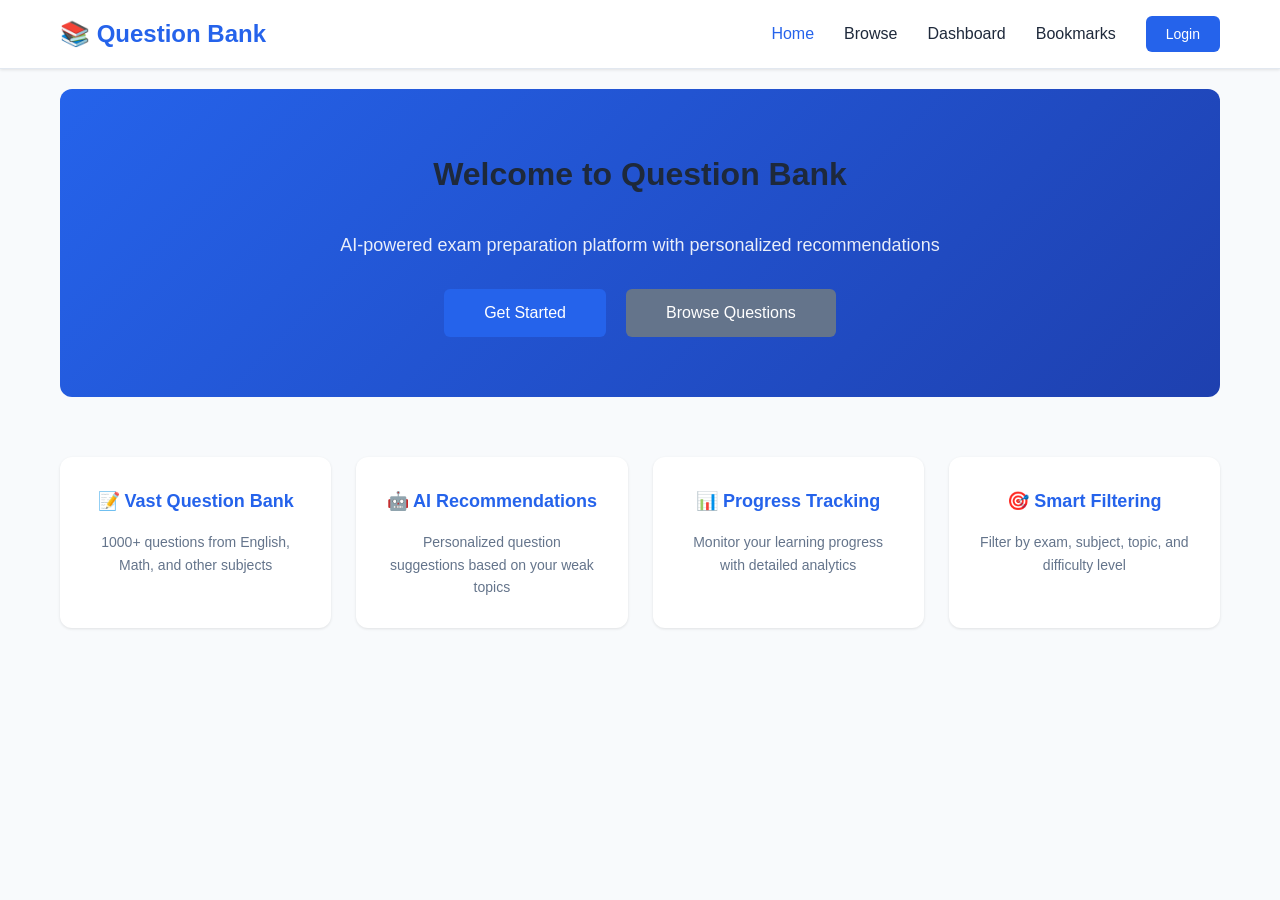
==== frontend/index.html @ f27af6e6 "feat: complete production-ready Question Bank app\n\nDevelop full frontend, backend, ML engine, and " ====
<!DOCTYPE html>
<html lang="en">
<head>
    <meta charset="UTF-8">
    <meta name="viewport" content="width=device-width, initial-scale=1.0">
    <title>Question Bank - AI-Powered Exam Preparation</title>
    <link rel="stylesheet" href="styles.css">
</head>
<body>
    <!-- Navigation Bar -->
    <nav class="navbar">
        <div class="container navbar-content">
            <div class="logo">
                <h1>📚 Question Bank</h1>
            </div>
            <ul class="nav-menu" id="navMenu">
                <li><a href="#home" class="nav-link active" onclick="navigateTo('home')">Home</a></li>
                <li><a href="#browse" class="nav-link" onclick="navigateTo('browse')">Browse</a></li>
                <li><a href="#dashboard" class="nav-link" onclick="navigateTo('dashboard')">Dashboard</a></li>
                <li><a href="#bookmarks" class="nav-link" onclick="navigateTo('bookmarks')">Bookmarks</a></li>
                <li id="userMenu" style="display:none;">
                    <span class="user-greeting" id="userGreeting">User</span>
                    <button class="logout-btn" onclick="logout()">Logout</button>
                </li>
                <li id="authMenu">
                    <button class="btn btn-primary" onclick="showLoginModal()">Login</button>
                </li>
            </ul>
        </div>
    </nav>

    <!-- Main Container -->
    <main class="container">
        <!-- Home Page -->
        <section id="home" class="page active">
            <div class="hero">
                <h2>Welcome to Question Bank</h2>
                <p>AI-powered exam preparation platform with personalized recommendations</p>
                <div class="hero-buttons">
                    <button class="btn btn-primary btn-large" onclick="showLoginModal()">Get Started</button>
                    <button class="btn btn-secondary btn-large" onclick="navigateTo('browse')">Browse Questions</button>
                </div>
            </div>

            <div class="features">
                <div class="feature-card">
                    <h3>📝 Vast Question Bank</h3>
                    <p>1000+ questions from English, Math, and other subjects</p>
                </div>
                <div class="feature-card">
                    <h3>🤖 AI Recommendations</h3>
                    <p>Personalized question suggestions based on your weak topics</p>
                </div>
                <div class="feature-card">
                    <h3>📊 Progress Tracking</h3>
                    <p>Monitor your learning progress with detailed analytics</p>
                </div>
                <div class="feature-card">
                    <h3>🎯 Smart Filtering</h3>
                    <p>Filter by exam, subject, topic, and difficulty level</p>
                </div>
            </div>
        </section>

        <!-- Dashboard Page -->
        <section id="dashboard" class="page">
            <h2>Your Dashboard</h2>
            <div class="dashboard-content">
                <div class="stats-grid">
                    <div class="stat-card">
                        <h3>Questions Attempted</h3>
                        <p class="stat-number" id="attemptedCount">0</p>
                    </div>
                    <div class="stat-card">
                        <h3>Correct Answers</h3>
                        <p class="stat-number" id="correctCount">0</p>
                    </div>
                    <div class="stat-card">
                        <h3>Accuracy Rate</h3>
                        <p class="stat-number" id="accuracyRate">0%</p>
                    </div>
                    <div class="stat-card">
                        <h3>Weak Topics</h3>
                        <p class="stat-number" id="weakTopicsCount">0</p>
                    </div>
                </div>

                <div class="dashboard-section">
                    <h3>Recommended Questions for You</h3>
                    <div id="recommendedList" class="questions-grid">
                        <p class="loading">Loading recommendations...</p>
                    </div>
                </div>

                <div class="dashboard-section">
                    <h3>Your Learning Path</h3>
                    <div id="learningPath" class="learning-path">
                        <p class="loading">Analyzing your progress...</p>
                    </div>
                </div>
            </div>
        </section>

        <!-- Browse Questions Page -->
        <section id="browse" class="page">
            <h2>Browse Questions</h2>
            
            <div class="filters-section">
                <div class="filter-group">
                    <label for="examFilter">Exam:</label>
                    <select id="examFilter" onchange="loadSubjects()">
                        <option value="">All Exams</option>
                    </select>
                </div>
                <div class="filter-group">
                    <label for="subjectFilter">Subject:</label>
                    <select id="subjectFilter" onchange="loadTopics()">
                        <option value="">All Subjects</option>
                    </select>
                </div>
                <div class="filter-group">
                    <label for="topicFilter">Topic:</label>
                    <select id="topicFilter" onchange="loadQuestions()">
                        <option value="">All Topics</option>
                    </select>
                </div>
                <div class="filter-group">
                    <label for="difficultyFilter">Difficulty:</label>
                    <select id="difficultyFilter" onchange="loadQuestions()">
                        <option value="">All Levels</option>
                        <option value="Easy">Easy</option>
                        <option value="Medium">Medium</option>
                        <option value="Hard">Hard</option>
                    </select>
                </div>
                <div class="filter-group">
                    <input type="text" id="searchFilter" placeholder="Search questions..." onkeyup="loadQuestions()">
                </div>
            </div>

            <div id="questionsList" class="questions-grid">
                <p class="loading">Loading questions...</p>
            </div>
        </section>

        <!-- Bookmarks Page -->
        <section id="bookmarks" class="page">
            <h2>Bookmarked Questions</h2>
            <div id="bookmarksList" class="questions-grid">
                <p class="loading">Loading bookmarks...</p>
            </div>
        </section>

        <!-- Question Detail Page -->
        <section id="questionDetail" class="page">
            <button class="btn btn-secondary" onclick="navigateTo('browse')">← Back to Questions</button>
            
            <div class="question-detail-container">
                <div class="question-card-detail">
                    <h3 id="detailQuestion"></h3>
                    <p class="question-meta">
                        <span id="detailDifficulty" class="difficulty-badge"></span>
                    </p>
                    
                    <div id="detailOptions" class="options-list"></div>
                    
                    <button class="btn btn-primary" id="submitBtn" onclick="submitAnswer()">Submit Answer</button>
                    
                    <div id="resultContainer" style="display:none;">
                        <p id="resultMessage" class="result-message"></p>
                        <div id="explanation" class="explanation"></div>
                    </div>

                    <div class="question-actions">
                        <button class="btn btn-secondary" id="bookmarkBtn" onclick="toggleBookmark()">📌 Bookmark</button>
                    </div>
                </div>
            </div>
        </section>
    </main>

    <!-- Login Modal -->
    <div id="loginModal" class="modal">
        <div class="modal-content">
            <span class="close" onclick="closeLoginModal()">&times;</span>
            <h2>Login</h2>
            <form id="loginForm" onsubmit="handleLogin(event)">
                <div class="form-group">
                    <label for="loginEmail">Email:</label>
                    <input type="email" id="loginEmail" required>
                </div>
                <div class="form-group">
                    <label for="loginPassword">Password:</label>
                    <input type="password" id="loginPassword" required>
                </div>
                <button type="submit" class="btn btn-primary">Login</button>
                <p>Don't have an account? <a href="#" onclick="switchToRegister()">Register here</a></p>
            </form>
        </div>
    </div>

    <!-- Register Modal -->
    <div id="registerModal" class="modal">
        <div class="modal-content">
            <span class="close" onclick="closeRegisterModal()">&times;</span>
            <h2>Register</h2>
            <form id="registerForm" onsubmit="handleRegister(event)">
                <div class="form-group">
                    <label for="registerUsername">Username:</label>
                    <input type="text" id="registerUsername" required>
                </div>
                <div class="form-group">
                    <label for="registerFullName">Full Name:</label>
                    <input type="text" id="registerFullName" required>
                </div>
                <div class="form-group">
                    <label for="registerEmail">Email:</label>
                    <input type="email" id="registerEmail" required>
                </div>
                <div class="form-group">
                    <label for="registerPassword">Password:</label>
                    <input type="password" id="registerPassword" required>
                </div>
                <div class="form-group">
                    <label for="registerExam">Target Exam:</label>
                    <select id="registerExam" required>
                        <option value="">Select Exam</option>
                        <option value="SAT">SAT</option>
                        <option value="TOEFL">TOEFL</option>
                        <option value="GRE">GRE</option>
                        <option value="Other">Other</option>
                    </select>
                </div>
                <button type="submit" class="btn btn-primary">Register</button>
                <p>Already have an account? <a href="#" onclick="switchToLogin()">Login here</a></p>
            </form>
        </div>
    </div>

    <!-- Toast Notification -->
    <div id="toast" class="toast"></div>

    <script src="app.js"></script>
</body>
</html>
---- frontend/styles.css ----
* {
    margin: 0;
    padding: 0;
    box-sizing: border-box;
}

:root {
    --primary-color: #2563eb;
    --secondary-color: #64748b;
    --success-color: #10b981;
    --error-color: #ef4444;
    --warning-color: #f59e0b;
    --light-bg: #f8fafc;
    --white: #ffffff;
    --text-dark: #1e293b;
    --text-light: #64748b;
    --border-color: #e2e8f0;
    --shadow: 0 1px 3px rgba(0, 0, 0, 0.1);
    --shadow-lg: 0 10px 25px rgba(0, 0, 0, 0.1);
}

html {
    scroll-behavior: smooth;
}

body {
    font-family: -apple-system, BlinkMacSystemFont, 'Segoe UI', Roboto, 'Helvetica Neue', Arial, sans-serif;
    background-color: var(--light-bg);
    color: var(--text-dark);
    line-height: 1.6;
}

.container {
    max-width: 1200px;
    margin: 0 auto;
    padding: 20px;
}

/* ==================== Navbar ==================== */
.navbar {
    background-color: var(--white);
    border-bottom: 1px solid var(--border-color);
    box-shadow: var(--shadow);
    position: sticky;
    top: 0;
    z-index: 100;
}

.navbar-content {
    display: flex;
    justify-content: space-between;
    align-items: center;
    padding: 15px 20px;
}

.logo h1 {
    font-size: 24px;
    color: var(--primary-color);
}

.nav-menu {
    display: flex;
    list-style: none;
    gap: 30px;
    align-items: center;
}

.nav-link {
    color: var(--text-dark);
    text-decoration: none;
    font-weight: 500;
    transition: color 0.3s;
}

.nav-link:hover,
.nav-link.active {
    color: var(--primary-color);
}

.user-greeting {
    color: var(--text-dark);
    font-weight: 500;
}

.logout-btn {
    background-color: var(--error-color);
    color: var(--white);
    padding: 8px 16px;
    border: none;
    border-radius: 6px;
    cursor: pointer;
    font-size: 14px;
    transition: background-color 0.3s;
}

.logout-btn:hover {
    background-color: #dc2626;
}

/* ==================== Buttons ==================== */
.btn {
    padding: 10px 20px;
    border: none;
    border-radius: 6px;
    font-size: 14px;
    cursor: pointer;
    font-weight: 500;
    transition: all 0.3s;
}

.btn-primary {
    background-color: var(--primary-color);
    color: var(--white);
}

.btn-primary:hover {
    background-color: #1d4ed8;
    transform: translateY(-2px);
    box-shadow: var(--shadow-lg);
}

.btn-secondary {
    background-color: var(--secondary-color);
    color: var(--white);
}

.btn-secondary:hover {
    background-color: #475569;
}

.btn-large {
    padding: 15px 40px;
    font-size: 16px;
}

/* ==================== Hero Section ==================== */
.hero {
    text-align: center;
    padding: 60px 20px;
    background: linear-gradient(135deg, var(--primary-color), #1e40af);
    color: var(--white);
    border-radius: 12px;
    margin-bottom: 60px;
}

.hero h2 {
    font-size: 42px;
    margin-bottom: 20px;
}

.hero p {
    font-size: 18px;
    margin-bottom: 30px;
    opacity: 0.9;
}

.hero-buttons {
    display: flex;
    gap: 20px;
    justify-content: center;
    flex-wrap: wrap;
}

/* ==================== Features ==================== */
.features {
    display: grid;
    grid-template-columns: repeat(auto-fit, minmax(250px, 1fr));
    gap: 25px;
    margin-bottom: 40px;
}

.feature-card {
    background-color: var(--white);
    padding: 30px;
    border-radius: 12px;
    box-shadow: var(--shadow);
    text-align: center;
    transition: transform 0.3s, box-shadow 0.3s;
}

.feature-card:hover {
    transform: translateY(-5px);
    box-shadow: var(--shadow-lg);
}

.feature-card h3 {
    font-size: 18px;
    margin-bottom: 15px;
    color: var(--primary-color);
}

.feature-card p {
    color: var(--text-light);
    font-size: 14px;
}

/* ==================== Pages ==================== */
.page {
    display: none;
    animation: fadeIn 0.3s ease-in;
}

.page.active {
    display: block;
}

@keyframes fadeIn {
    from {
        opacity: 0;
        transform: translateY(10px);
    }
    to {
        opacity: 1;
        transform: translateY(0);
    }
}

.page h2 {
    font-size: 32px;
    margin-bottom: 30px;
    color: var(--text-dark);
}

/* ==================== Filters ==================== */
.filters-section {
    background-color: var(--white);
    padding: 25px;
    border-radius: 12px;
    margin-bottom: 30px;
    display: grid;
    grid-template-columns: repeat(auto-fit, minmax(200px, 1fr));
    gap: 20px;
    box-shadow: var(--shadow);
}

.filter-group {
    display: flex;
    flex-direction: column;
}

.filter-group label {
    margin-bottom: 8px;
    font-weight: 500;
    color: var(--text-dark);
}

.filter-group select,
.filter-group input {
    padding: 10px;
    border: 1px solid var(--border-color);
    border-radius: 6px;
    font-size: 14px;
    color: var(--text-dark);
    background-color: var(--white);
}

.filter-group input:focus,
.filter-group select:focus {
    outline: none;
    border-color: var(--primary-color);
    box-shadow: 0 0 0 3px rgba(37, 99, 235, 0.1);
}

/* ==================== Questions Grid ==================== */
.questions-grid {
    display: grid;
    grid-template-columns: repeat(auto-fill, minmax(300px, 1fr));
    gap: 20px;
}

.question-card {
    background-color: var(--white);
    padding: 20px;
    border-radius: 10px;
    box-shadow: var(--shadow);
    cursor: pointer;
    transition: all 0.3s;
    border-left: 4px solid var(--primary-color);
}

.question-card:hover {
    transform: translateY(-3px);
    box-shadow: var(--shadow-lg);
}

.question-card h4 {
    color: var(--text-dark);
    margin-bottom: 12px;
    font-size: 16px;
    line-height: 1.4;
}

.question-meta {
    display: flex;
    gap: 10px;
    margin-bottom: 12px;
    flex-wrap: wrap;
}

.difficulty-badge {
    display: inline-block;
    padding: 4px 12px;
    border-radius: 20px;
    font-size: 12px;
    font-weight: 600;
    text-transform: uppercase;
}

.difficulty-badge.easy {
    background-color: #d1fae5;
    color: #065f46;
}

.difficulty-badge.medium {
    background-color: #fef3c7;
    color: #92400e;
}

.difficulty-badge.hard {
    background-color: #fee2e2;
    color: #991b1b;
}

.question-topic {
    display: inline-block;
    background-color: var(--light-bg);
    padding: 4px 12px;
    border-radius: 6px;
    font-size: 12px;
    color: var(--text-light);
}

/* ==================== Question Detail ==================== */
.question-detail-container {
    max-width: 700px;
    margin: 30px auto;
}

.question-card-detail {
    background-color: var(--white);
    padding: 40px;
    border-radius: 12px;
    box-shadow: var(--shadow-lg);
}

.question-card-detail h3 {
    font-size: 20px;
    margin-bottom: 20px;
    color: var(--text-dark);
    line-height: 1.6;
}

.question-card-detail p.question-meta {
    margin-bottom: 30px;
}

.options-list {
    margin-bottom: 30px;
}

.option {
    display: flex;
    align-items: center;
    padding: 15px;
    margin-bottom: 10px;
    border: 2px solid var(--border-color);
    border-radius: 8px;
    cursor: pointer;
    transition: all 0.3s;
}

.option:hover {
    border-color: var(--primary-color);
    background-color: var(--light-bg);
}

.option input[type="radio"] {
    margin-right: 15px;
    cursor: pointer;
}

.option label {
    cursor: pointer;
    flex-grow: 1;
}

.option.selected {
    background-color: #eff6ff;
    border-color: var(--primary-color);
}

.result-message {
    padding: 15px;
    margin-bottom: 20px;
    border-radius: 8px;
    font-weight: 500;
}

.result-message.correct {
    background-color: #d1fae5;
    color: #065f46;
}

.result-message.incorrect {
    background-color: #fee2e2;
    color: #991b1b;
}

.explanation {
    background-color: var(--light-bg);
    padding: 20px;
    border-radius: 8px;
    margin-bottom: 20px;
    border-left: 4px solid var(--warning-color);
}

.question-actions {
    display: flex;
    gap: 15px;
    margin-top: 30px;
}

/* ==================== Dashboard ==================== */
.dashboard-content h3 {
    font-size: 20px;
    margin: 30px 0 20px 0;
    color: var(--text-dark);
}

.stats-grid {
    display: grid;
    grid-template-columns: repeat(auto-fit, minmax(200px, 1fr));
    gap: 20px;
    margin-bottom: 40px;
}

.stat-card {
    background-color: var(--white);
    padding: 25px;
    border-radius: 12px;
    box-shadow: var(--shadow);
    text-align: center;
    border-top: 4px solid var(--primary-color);
}

.stat-card h3 {
    font-size: 14px;
    color: var(--text-light);
    margin-bottom: 15px;
    text-transform: uppercase;
    letter-spacing: 0.5px;
}

.stat-number {
    font-size: 32px;
    font-weight: bold;
    color: var(--primary-color);
}

.dashboard-section {
    background-color: var(--white);
    padding: 30px;
    border-radius: 12px;
    box-shadow: var(--shadow);
    margin-bottom: 30px;
}

.learning-path {
    list-style: none;
    padding: 20px 0;
}

.learning-path li {
    padding: 15px;
    margin-bottom: 10px;
    background-color: var(--light-bg);
    border-radius: 8px;
    border-left: 4px solid var(--primary-color);
}

/* ==================== Modal ==================== */
.modal {
    display: none;
    position: fixed;
    z-index: 1000;
    left: 0;
    top: 0;
    width: 100%;
    height: 100%;
    background-color: rgba(0, 0, 0, 0.5);
    animation: fadeIn 0.3s ease-in;
}

.modal.show {
    display: flex;
    align-items: center;
    justify-content: center;
}

.modal-content {
    background-color: var(--white);
    padding: 40px;
    border-radius: 12px;
    width: 90%;
    max-width: 500px;
    position: relative;
    box-shadow: var(--shadow-lg);
}

.modal-content h2 {
    margin-bottom: 30px;
    color: var(--text-dark);
}

.close {
    position: absolute;
    right: 20px;
    top: 20px;
    font-size: 28px;
    font-weight: bold;
    cursor: pointer;
    color: var(--text-light);
}

.close:hover {
    color: var(--text-dark);
}

.form-group {
    margin-bottom: 20px;
    display: flex;
    flex-direction: column;
}

.form-group label {
    margin-bottom: 8px;
    color: var(--text-dark);
    font-weight: 500;
}

.form-group input,
.form-group select {
    padding: 12px;
    border: 1px solid var(--border-color);
    border-radius: 6px;
    font-size: 14px;
    color: var(--text-dark);
}

.form-group input:focus,
.form-group select:focus {
    outline: none;
    border-color: var(--primary-color);
    box-shadow: 0 0 0 3px rgba(37, 99, 235, 0.1);
}

.modal-content p {
    text-align: center;
    margin-top: 20px;
    color: var(--text-light);
}

.modal-content a {
    color: var(--primary-color);
    cursor: pointer;
    text-decoration: none;
    font-weight: 500;
}

.modal-content a:hover {
    text-decoration: underline;
}

/* ==================== Toast ==================== */
.toast {
    position: fixed;
    bottom: 20px;
    right: 20px;
    padding: 15px 20px;
    background-color: var(--success-color);
    color: var(--white);
    border-radius: 6px;
    box-shadow: var(--shadow-lg);
    opacity: 0;
    transform: translateY(20px);
    transition: all 0.3s;
    z-index: 2000;
    max-width: 400px;
}

.toast.show {
    opacity: 1;
    transform: translateY(0);
}

.toast.error {
    background-color: var(--error-color);
}

/* ==================== Loading ==================== */
.loading {
    text-align: center;
    padding: 40px;
    color: var(--text-light);
}

/* ==================== Responsive ==================== */
@media (max-width: 768px) {
    .hero h2 {
        font-size: 32px;
    }

    .hero-buttons {
        flex-direction: column;
    }

    .nav-menu {
        gap: 15px;
    }

    .questions-grid {
        grid-template-columns: 1fr;
    }

    .filters-section {
        grid-template-columns: 1fr;
    }

    .stats-grid {
        grid-template-columns: repeat(2, 1fr);
    }

    .question-card-detail {
        padding: 20px;
    }

    .modal-content {
        width: 95%;
    }
}

@media (max-width: 480px) {
    .container {
        padding: 10px;
    }

    .navbar-content {
        flex-wrap: wrap;
        gap: 10px;
    }

    .nav-menu {
        width: 100%;
        flex-direction: column;
        gap: 10px;
    }

    .logo h1 {
        font-size: 20px;
    }

    .hero {
        padding: 30px 15px;
    }

    .hero h2 {
        font-size: 24px;
    }

    .stats-grid {
        grid-template-columns: 1fr;
    }
}
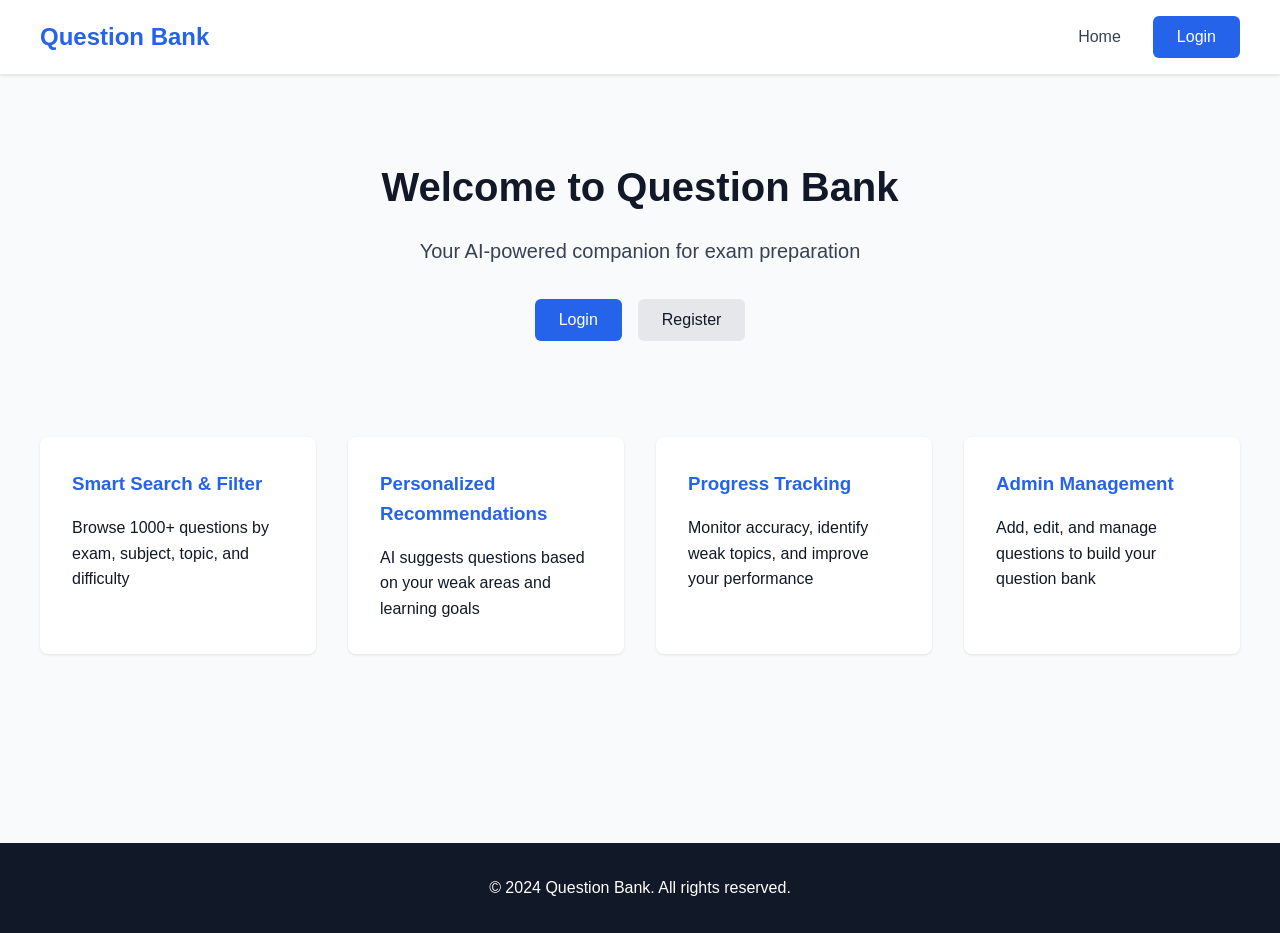
==== commit af0f56ce: "feat: build complete Question Bank project with backend, frontend, and ML features" ====
--- a/frontend/index.html
+++ b/frontend/index.html
@@ -3,243 +3,304 @@
 <head>
     <meta charset="UTF-8">
     <meta name="viewport" content="width=device-width, initial-scale=1.0">
-    <title>Question Bank - AI-Powered Exam Preparation</title>
-    <link rel="stylesheet" href="styles.css">
+    <title>Question Bank - Smart Exam Preparation</title>
+    <link rel="stylesheet" href="css/styles.css">
 </head>
 <body>
-    <!-- Navigation Bar -->
-    <nav class="navbar">
-        <div class="container navbar-content">
-            <div class="logo">
-                <h1>📚 Question Bank</h1>
+    <!-- Navigation -->
+    <nav class="navbar" id="navbar">
+        <div class="container nav-container">
+            <div class="nav-brand">
+                <h1 class="logo">Question Bank</h1>
             </div>
             <ul class="nav-menu" id="navMenu">
-                <li><a href="#home" class="nav-link active" onclick="navigateTo('home')">Home</a></li>
-                <li><a href="#browse" class="nav-link" onclick="navigateTo('browse')">Browse</a></li>
-                <li><a href="#dashboard" class="nav-link" onclick="navigateTo('dashboard')">Dashboard</a></li>
-                <li><a href="#bookmarks" class="nav-link" onclick="navigateTo('bookmarks')">Bookmarks</a></li>
-                <li id="userMenu" style="display:none;">
-                    <span class="user-greeting" id="userGreeting">User</span>
-                    <button class="logout-btn" onclick="logout()">Logout</button>
+                <li><a href="#" class="nav-link" onclick="navigateTo('home')">Home</a></li>
+                <li id="authNavItems" style="display:none;">
+                    <a href="#" class="nav-link" onclick="navigateTo('dashboard')">Dashboard</a>
+                    <a href="#" class="nav-link" onclick="navigateTo('browse')">Questions</a>
+                    <span class="user-greeting" id="userGreeting"></span>
+                    <button class="btn-logout" onclick="logout()">Logout</button>
                 </li>
-                <li id="authMenu">
-                    <button class="btn btn-primary" onclick="showLoginModal()">Login</button>
+                <li id="guestNavItems">
+                    <button class="btn btn-primary" onclick="navigateTo('login')">Login</button>
                 </li>
             </ul>
         </div>
     </nav>
 
-    <!-- Main Container -->
-    <main class="container">
+    <!-- Main Content -->
+    <main class="container main-content">
         <!-- Home Page -->
-        <section id="home" class="page active">
+        <div id="home" class="page active">
             <div class="hero">
                 <h2>Welcome to Question Bank</h2>
-                <p>AI-powered exam preparation platform with personalized recommendations</p>
-                <div class="hero-buttons">
-                    <button class="btn btn-primary btn-large" onclick="showLoginModal()">Get Started</button>
-                    <button class="btn btn-secondary btn-large" onclick="navigateTo('browse')">Browse Questions</button>
-                </div>
-            </div>
-
-            <div class="features">
+                <p>Your AI-powered companion for exam preparation</p>
+                <div class="auth-buttons">
+                    <button class="btn btn-primary" onclick="navigateTo('login')">Login</button>
+                    <button class="btn btn-secondary" onclick="navigateTo('register')">Register</button>
+                </div>
+            </div>
+
+            <div class="features-grid">
                 <div class="feature-card">
-                    <h3>📝 Vast Question Bank</h3>
-                    <p>1000+ questions from English, Math, and other subjects</p>
+                    <h3>Smart Search & Filter</h3>
+                    <p>Browse 1000+ questions by exam, subject, topic, and difficulty</p>
                 </div>
                 <div class="feature-card">
-                    <h3>🤖 AI Recommendations</h3>
-                    <p>Personalized question suggestions based on your weak topics</p>
+                    <h3>Personalized Recommendations</h3>
+                    <p>AI suggests questions based on your weak areas and learning goals</p>
                 </div>
                 <div class="feature-card">
-                    <h3>📊 Progress Tracking</h3>
-                    <p>Monitor your learning progress with detailed analytics</p>
+                    <h3>Progress Tracking</h3>
+                    <p>Monitor accuracy, identify weak topics, and improve your performance</p>
                 </div>
                 <div class="feature-card">
-                    <h3>🎯 Smart Filtering</h3>
-                    <p>Filter by exam, subject, topic, and difficulty level</p>
-                </div>
-            </div>
-        </section>
-
-        <!-- Dashboard Page -->
-        <section id="dashboard" class="page">
-            <h2>Your Dashboard</h2>
-            <div class="dashboard-content">
-                <div class="stats-grid">
-                    <div class="stat-card">
-                        <h3>Questions Attempted</h3>
-                        <p class="stat-number" id="attemptedCount">0</p>
-                    </div>
-                    <div class="stat-card">
-                        <h3>Correct Answers</h3>
-                        <p class="stat-number" id="correctCount">0</p>
-                    </div>
-                    <div class="stat-card">
-                        <h3>Accuracy Rate</h3>
-                        <p class="stat-number" id="accuracyRate">0%</p>
-                    </div>
-                    <div class="stat-card">
-                        <h3>Weak Topics</h3>
-                        <p class="stat-number" id="weakTopicsCount">0</p>
-                    </div>
-                </div>
-
-                <div class="dashboard-section">
-                    <h3>Recommended Questions for You</h3>
-                    <div id="recommendedList" class="questions-grid">
-                        <p class="loading">Loading recommendations...</p>
-                    </div>
-                </div>
-
-                <div class="dashboard-section">
-                    <h3>Your Learning Path</h3>
-                    <div id="learningPath" class="learning-path">
-                        <p class="loading">Analyzing your progress...</p>
-                    </div>
-                </div>
-            </div>
-        </section>
-
-        <!-- Browse Questions Page -->
-        <section id="browse" class="page">
-            <h2>Browse Questions</h2>
-            
-            <div class="filters-section">
-                <div class="filter-group">
-                    <label for="examFilter">Exam:</label>
-                    <select id="examFilter" onchange="loadSubjects()">
-                        <option value="">All Exams</option>
-                    </select>
-                </div>
-                <div class="filter-group">
-                    <label for="subjectFilter">Subject:</label>
-                    <select id="subjectFilter" onchange="loadTopics()">
-                        <option value="">All Subjects</option>
-                    </select>
-                </div>
-                <div class="filter-group">
-                    <label for="topicFilter">Topic:</label>
-                    <select id="topicFilter" onchange="loadQuestions()">
-                        <option value="">All Topics</option>
-                    </select>
-                </div>
-                <div class="filter-group">
-                    <label for="difficultyFilter">Difficulty:</label>
-                    <select id="difficultyFilter" onchange="loadQuestions()">
-                        <option value="">All Levels</option>
-                        <option value="Easy">Easy</option>
-                        <option value="Medium">Medium</option>
-                        <option value="Hard">Hard</option>
-                    </select>
-                </div>
-                <div class="filter-group">
-                    <input type="text" id="searchFilter" placeholder="Search questions..." onkeyup="loadQuestions()">
-                </div>
-            </div>
-
-            <div id="questionsList" class="questions-grid">
-                <p class="loading">Loading questions...</p>
-            </div>
-        </section>
-
-        <!-- Bookmarks Page -->
-        <section id="bookmarks" class="page">
-            <h2>Bookmarked Questions</h2>
-            <div id="bookmarksList" class="questions-grid">
-                <p class="loading">Loading bookmarks...</p>
-            </div>
-        </section>
-
-        <!-- Question Detail Page -->
-        <section id="questionDetail" class="page">
-            <button class="btn btn-secondary" onclick="navigateTo('browse')">← Back to Questions</button>
-            
+                    <h3>Admin Management</h3>
+                    <p>Add, edit, and manage questions to build your question bank</p>
+                </div>
+            </div>
+        </div>
+
+        <!-- Login Page -->
+        <div id="login" class="page">
+            <div class="auth-container">
+                <h2>Login</h2>
+                <form id="loginForm" onsubmit="handleLogin(event)">
+                    <div class="form-group">
+                        <label for="username">Username</label>
+                        <input type="text" id="username" required>
+                    </div>
+                    <div class="form-group">
+                        <label for="password">Password</label>
+                        <input type="password" id="password" required>
+                    </div>
+                    <button type="submit" class="btn btn-primary">Login</button>
+                </form>
+                <p>Don&apos;t have an account? <a href="#" onclick="navigateTo('register')">Register here</a></p>
+            </div>
+        </div>
+
+        <!-- Register Page -->
+        <div id="register" class="page">
+            <div class="auth-container">
+                <h2>Register</h2>
+                <form id="registerForm" onsubmit="handleRegister(event)">
+                    <div class="form-row">
+                        <div class="form-group">
+                            <label for="firstName">First Name</label>
+                            <input type="text" id="firstName" required>
+                        </div>
+                        <div class="form-group">
+                            <label for="lastName">Last Name</label>
+                            <input type="text" id="lastName" required>
+                        </div>
+                    </div>
+                    <div class="form-group">
+                        <label for="email">Email</label>
+                        <input type="email" id="email" required>
+                    </div>
+                    <div class="form-group">
+                        <label for="regUsername">Username</label>
+                        <input type="text" id="regUsername" required>
+                    </div>
+                    <div class="form-group">
+                        <label for="regPassword">Password</label>
+                        <input type="password" id="regPassword" required>
+                    </div>
+                    <div class="form-group">
+                        <label for="targetExam">Target Exam</label>
+                        <select id="targetExam" required>
+                            <option value="">Select Exam</option>
+                            <option value="JEE">JEE (Engineering)</option>
+                            <option value="NEET">NEET (Medical)</option>
+                            <option value="UPSC">UPSC (Civil Services)</option>
+                            <option value="CAT">CAT (Management)</option>
+                            <option value="GATE">GATE (Engineering Graduate)</option>
+                            <option value="CLAT">CLAT (Law)</option>
+                        </select>
+                    </div>
+                    <button type="submit" class="btn btn-primary">Register</button>
+                </form>
+                <p>Already have an account? <a href="#" onclick="navigateTo('login')">Login here</a></p>
+            </div>
+        </div>
+
+        <!-- Dashboard -->
+        <div id="dashboard" class="page">
+            <div class="dashboard-container">
+                <h2>Your Dashboard</h2>
+                
+                <div class="stats-section">
+                    <h3>Your Progress</h3>
+                    <div class="stats-grid">
+                        <div class="stat-card">
+                            <div class="stat-value" id="totalAttempted">0</div>
+                            <div class="stat-label">Questions Attempted</div>
+                        </div>
+                        <div class="stat-card">
+                            <div class="stat-value" id="correctAnswers">0</div>
+                            <div class="stat-label">Correct Answers</div>
+                        </div>
+                        <div class="stat-card">
+                            <div class="stat-value" id="accuracy">0%</div>
+                            <div class="stat-label">Accuracy</div>
+                        </div>
+                    </div>
+                </div>
+
+                <div class="recommendations-section">
+                    <h3>Personalized Recommendations</h3>
+                    <div id="recommendationsList" class="questions-grid"></div>
+                </div>
+
+                <div class="weak-topics-section">
+                    <h3>Areas for Improvement</h3>
+                    <div id="weakTopicsList" class="weak-topics-list"></div>
+                </div>
+            </div>
+        </div>
+
+        <!-- Browse Questions -->
+        <div id="browse" class="page">
+            <div class="browse-container">
+                <h2>Browse Questions</h2>
+                
+                <div class="filter-section">
+                    <h3>Filters</h3>
+                    <div class="filter-grid">
+                        <div class="form-group">
+                            <label for="filterExam">Exam</label>
+                            <select id="filterExam" onchange="applyFilters()">
+                                <option value="">All Exams</option>
+                            </select>
+                        </div>
+                        <div class="form-group">
+                            <label for="filterSubject">Subject</label>
+                            <select id="filterSubject" onchange="applyFilters()">
+                                <option value="">All Subjects</option>
+                            </select>
+                        </div>
+                        <div class="form-group">
+                            <label for="filterTopic">Topic</label>
+                            <select id="filterTopic" onchange="applyFilters()">
+                                <option value="">All Topics</option>
+                            </select>
+                        </div>
+                        <div class="form-group">
+                            <label for="filterDifficulty">Difficulty</label>
+                            <select id="filterDifficulty" onchange="applyFilters()">
+                                <option value="">All Levels</option>
+                                <option value="easy">Easy</option>
+                                <option value="medium">Medium</option>
+                                <option value="hard">Hard</option>
+                            </select>
+                        </div>
+                    </div>
+                    <div class="form-group">
+                        <input type="text" id="searchKeyword" placeholder="Search questions..." onkeyup="applyFilters()">
+                    </div>
+                </div>
+
+                <div class="questions-section">
+                    <div id="questionsList" class="questions-grid"></div>
+                    <div id="pagination" class="pagination"></div>
+                </div>
+            </div>
+        </div>
+
+        <!-- Question Detail -->
+        <div id="questionDetail" class="page">
+            <button class="btn btn-secondary" onclick="navigateTo('browse')">Back</button>
             <div class="question-detail-container">
-                <div class="question-card-detail">
-                    <h3 id="detailQuestion"></h3>
-                    <p class="question-meta">
-                        <span id="detailDifficulty" class="difficulty-badge"></span>
-                    </p>
-                    
-                    <div id="detailOptions" class="options-list"></div>
-                    
-                    <button class="btn btn-primary" id="submitBtn" onclick="submitAnswer()">Submit Answer</button>
-                    
-                    <div id="resultContainer" style="display:none;">
-                        <p id="resultMessage" class="result-message"></p>
-                        <div id="explanation" class="explanation"></div>
-                    </div>
-
-                    <div class="question-actions">
-                        <button class="btn btn-secondary" id="bookmarkBtn" onclick="toggleBookmark()">📌 Bookmark</button>
-                    </div>
-                </div>
-            </div>
-        </section>
+                <div id="questionContent" class="question-content"></div>
+            </div>
+        </div>
+
+        <!-- Admin Panel -->
+        <div id="admin" class="page">
+            <div class="admin-container">
+                <h2>Admin Panel</h2>
+                <div class="admin-tabs">
+                    <button class="tab-btn active" onclick="switchAdminTab('add-question')">Add Question</button>
+                    <button class="tab-btn" onclick="switchAdminTab('statistics')">Statistics</button>
+                </div>
+
+                <div id="add-question-tab" class="admin-tab-content">
+                    <form id="addQuestionForm" onsubmit="handleAddQuestion(event)">
+                        <div class="form-group">
+                            <label for="adminExam">Exam</label>
+                            <select id="adminExam" required onchange="loadAdminSubjects()">
+                                <option value="">Select Exam</option>
+                            </select>
+                        </div>
+                        <div class="form-group">
+                            <label for="adminSubject">Subject</label>
+                            <select id="adminSubject" required onchange="loadAdminTopics()">
+                                <option value="">Select Subject</option>
+                            </select>
+                        </div>
+                        <div class="form-group">
+                            <label for="adminTopic">Topic</label>
+                            <select id="adminTopic" required>
+                                <option value="">Select Topic</option>
+                            </select>
+                        </div>
+                        <div class="form-group">
+                            <label for="questionText">Question</label>
+                            <textarea id="questionText" required></textarea>
+                        </div>
+                        <div class="form-group">
+                            <label for="questionType">Type</label>
+                            <select id="questionType" required>
+                                <option value="mcq">Multiple Choice</option>
+                                <option value="short_answer">Short Answer</option>
+                                <option value="essay">Essay</option>
+                            </select>
+                        </div>
+                        <div class="form-group">
+                            <label for="difficultyLevel">Difficulty</label>
+                            <select id="difficultyLevel" required>
+                                <option value="easy">Easy</option>
+                                <option value="medium">Medium</option>
+                                <option value="hard">Hard</option>
+                            </select>
+                        </div>
+                        <div id="optionsContainer"></div>
+                        <button type="submit" class="btn btn-primary">Add Question</button>
+                    </form>
+                </div>
+
+                <div id="statistics-tab" class="admin-tab-content hidden">
+                    <h3>Platform Statistics</h3>
+                    <div id="statisticsContent" class="statistics-content"></div>
+                </div>
+            </div>
+        </div>
+
+        <!-- Profile Page -->
+        <div id="profile" class="page">
+            <div class="profile-container">
+                <h2>My Profile</h2>
+                <div id="userProfile" class="user-profile"></div>
+            </div>
+        </div>
     </main>
 
-    <!-- Login Modal -->
-    <div id="loginModal" class="modal">
-        <div class="modal-content">
-            <span class="close" onclick="closeLoginModal()">&times;</span>
-            <h2>Login</h2>
-            <form id="loginForm" onsubmit="handleLogin(event)">
-                <div class="form-group">
-                    <label for="loginEmail">Email:</label>
-                    <input type="email" id="loginEmail" required>
-                </div>
-                <div class="form-group">
-                    <label for="loginPassword">Password:</label>
-                    <input type="password" id="loginPassword" required>
-                </div>
-                <button type="submit" class="btn btn-primary">Login</button>
-                <p>Don't have an account? <a href="#" onclick="switchToRegister()">Register here</a></p>
-            </form>
-        </div>
-    </div>
-
-    <!-- Register Modal -->
-    <div id="registerModal" class="modal">
-        <div class="modal-content">
-            <span class="close" onclick="closeRegisterModal()">&times;</span>
-            <h2>Register</h2>
-            <form id="registerForm" onsubmit="handleRegister(event)">
-                <div class="form-group">
-                    <label for="registerUsername">Username:</label>
-                    <input type="text" id="registerUsername" required>
-                </div>
-                <div class="form-group">
-                    <label for="registerFullName">Full Name:</label>
-                    <input type="text" id="registerFullName" required>
-                </div>
-                <div class="form-group">
-                    <label for="registerEmail">Email:</label>
-                    <input type="email" id="registerEmail" required>
-                </div>
-                <div class="form-group">
-                    <label for="registerPassword">Password:</label>
-                    <input type="password" id="registerPassword" required>
-                </div>
-                <div class="form-group">
-                    <label for="registerExam">Target Exam:</label>
-                    <select id="registerExam" required>
-                        <option value="">Select Exam</option>
-                        <option value="SAT">SAT</option>
-                        <option value="TOEFL">TOEFL</option>
-                        <option value="GRE">GRE</option>
-                        <option value="Other">Other</option>
-                    </select>
-                </div>
-                <button type="submit" class="btn btn-primary">Register</button>
-                <p>Already have an account? <a href="#" onclick="switchToLogin()">Login here</a></p>
-            </form>
-        </div>
-    </div>
+    <!-- Footer -->
+    <footer class="footer">
+        <p>&copy; 2024 Question Bank. All rights reserved.</p>
+    </footer>
 
     <!-- Toast Notification -->
     <div id="toast" class="toast"></div>
 
-    <script src="app.js"></script>
+    <!-- Scripts -->
+    <script src="js/config.js"></script>
+    <script src="js/api.js"></script>
+    <script src="js/app.js"></script>
+    <script src="js/auth.js"></script>
+    <script src="js/dashboard.js"></script>
+    <script src="js/browse.js"></script>
+    <script src="js/admin.js"></script>
 </body>
 </html>
--- a/frontend/css/styles.css
+++ b/frontend/css/styles.css
@@ -0,0 +1,647 @@
+/* Color Palette */
+:root {
+    --primary: #2563eb;
+    --secondary: #7c3aed;
+    --accent: #06b6d4;
+    --neutral-50: #f9fafb;
+    --neutral-100: #f3f4f6;
+    --neutral-200: #e5e7eb;
+    --neutral-300: #d1d5db;
+    --neutral-700: #374151;
+    --neutral-900: #111827;
+    --success: #10b981;
+    --error: #ef4444;
+    --warning: #f59e0b;
+}
+
+/* Global Styles */
+* {
+    margin: 0;
+    padding: 0;
+    box-sizing: border-box;
+}
+
+html {
+    background-color: var(--neutral-50);
+}
+
+body {
+    font-family: -apple-system, BlinkMacSystemFont, 'Segoe UI', Roboto, Oxygen, Ubuntu, Cantarell, sans-serif;
+    color: var(--neutral-900);
+    background-color: var(--neutral-50);
+    line-height: 1.6;
+}
+
+/* Container */
+.container {
+    max-width: 1200px;
+    margin: 0 auto;
+    padding: 0 20px;
+}
+
+/* Navigation Bar */
+.navbar {
+    background-color: white;
+    border-bottom: 1px solid var(--neutral-200);
+    position: sticky;
+    top: 0;
+    z-index: 100;
+    box-shadow: 0 1px 3px rgba(0, 0, 0, 0.1);
+}
+
+.nav-container {
+    display: flex;
+    justify-content: space-between;
+    align-items: center;
+    padding: 1rem 0;
+}
+
+.nav-brand .logo {
+    font-size: 1.5rem;
+    font-weight: 700;
+    color: var(--primary);
+}
+
+.nav-menu {
+    display: flex;
+    list-style: none;
+    gap: 2rem;
+    align-items: center;
+}
+
+.nav-link {
+    text-decoration: none;
+    color: var(--neutral-700);
+    font-weight: 500;
+    transition: color 0.3s;
+}
+
+.nav-link:hover {
+    color: var(--primary);
+}
+
+.user-greeting {
+    color: var(--neutral-700);
+    font-weight: 500;
+}
+
+.btn-logout {
+    background-color: var(--error);
+    color: white;
+    border: none;
+    padding: 0.5rem 1rem;
+    border-radius: 0.375rem;
+    cursor: pointer;
+    font-weight: 500;
+    transition: background-color 0.3s;
+}
+
+.btn-logout:hover {
+    background-color: #dc2626;
+}
+
+/* Buttons */
+.btn {
+    padding: 0.75rem 1.5rem;
+    border: none;
+    border-radius: 0.375rem;
+    font-weight: 500;
+    cursor: pointer;
+    transition: all 0.3s;
+    font-size: 1rem;
+}
+
+.btn-primary {
+    background-color: var(--primary);
+    color: white;
+}
+
+.btn-primary:hover {
+    background-color: #1d4ed8;
+}
+
+.btn-secondary {
+    background-color: var(--neutral-200);
+    color: var(--neutral-900);
+}
+
+.btn-secondary:hover {
+    background-color: var(--neutral-300);
+}
+
+/* Main Content */
+.main-content {
+    padding: 2rem 0;
+    min-height: calc(100vh - 180px);
+}
+
+/* Pages */
+.page {
+    display: none;
+    animation: fadeIn 0.3s ease-in;
+}
+
+.page.active {
+    display: block;
+}
+
+@keyframes fadeIn {
+    from {
+        opacity: 0;
+        transform: translateY(10px);
+    }
+    to {
+        opacity: 1;
+        transform: translateY(0);
+    }
+}
+
+/* Hero Section */
+.hero {
+    text-align: center;
+    padding: 3rem 0;
+    margin-bottom: 3rem;
+}
+
+.hero h2 {
+    font-size: 2.5rem;
+    margin-bottom: 1rem;
+    color: var(--neutral-900);
+}
+
+.hero p {
+    font-size: 1.25rem;
+    color: var(--neutral-700);
+    margin-bottom: 2rem;
+}
+
+.auth-buttons {
+    display: flex;
+    gap: 1rem;
+    justify-content: center;
+    flex-wrap: wrap;
+}
+
+/* Features Grid */
+.features-grid {
+    display: grid;
+    grid-template-columns: repeat(auto-fit, minmax(250px, 1fr));
+    gap: 2rem;
+    margin: 3rem 0;
+}
+
+.feature-card {
+    background-color: white;
+    padding: 2rem;
+    border-radius: 0.5rem;
+    box-shadow: 0 1px 3px rgba(0, 0, 0, 0.1);
+    transition: transform 0.3s, box-shadow 0.3s;
+}
+
+.feature-card:hover {
+    transform: translateY(-5px);
+    box-shadow: 0 10px 15px rgba(0, 0, 0, 0.1);
+}
+
+.feature-card h3 {
+    margin-bottom: 1rem;
+    color: var(--primary);
+}
+
+/* Auth Container */
+.auth-container {
+    background-color: white;
+    padding: 2rem;
+    border-radius: 0.5rem;
+    box-shadow: 0 1px 3px rgba(0, 0, 0, 0.1);
+    max-width: 400px;
+    margin: 2rem auto;
+}
+
+.auth-container h2 {
+    margin-bottom: 1.5rem;
+    color: var(--neutral-900);
+}
+
+/* Form Styles */
+.form-group {
+    margin-bottom: 1.5rem;
+}
+
+.form-row {
+    display: grid;
+    grid-template-columns: 1fr 1fr;
+    gap: 1rem;
+}
+
+.form-group label {
+    display: block;
+    margin-bottom: 0.5rem;
+    font-weight: 500;
+    color: var(--neutral-700);
+}
+
+.form-group input,
+.form-group select,
+.form-group textarea {
+    width: 100%;
+    padding: 0.75rem;
+    border: 1px solid var(--neutral-300);
+    border-radius: 0.375rem;
+    font-size: 1rem;
+    transition: border-color 0.3s;
+}
+
+.form-group input:focus,
+.form-group select:focus,
+.form-group textarea:focus {
+    outline: none;
+    border-color: var(--primary);
+    box-shadow: 0 0 0 3px rgba(37, 99, 235, 0.1);
+}
+
+.form-group textarea {
+    resize: vertical;
+    min-height: 100px;
+}
+
+#loginForm,
+#registerForm {
+    display: flex;
+    flex-direction: column;
+}
+
+#loginForm button,
+#registerForm button {
+    margin-top: 1rem;
+}
+
+.auth-container p {
+    text-align: center;
+    margin-top: 1.5rem;
+}
+
+.auth-container a {
+    color: var(--primary);
+    text-decoration: none;
+}
+
+.auth-container a:hover {
+    text-decoration: underline;
+}
+
+/* Dashboard */
+.dashboard-container {
+    padding: 2rem;
+}
+
+.stats-section {
+    margin-bottom: 3rem;
+}
+
+.stats-grid {
+    display: grid;
+    grid-template-columns: repeat(auto-fit, minmax(200px, 1fr));
+    gap: 1.5rem;
+    margin-top: 1.5rem;
+}
+
+.stat-card {
+    background-color: white;
+    padding: 1.5rem;
+    border-radius: 0.5rem;
+    box-shadow: 0 1px 3px rgba(0, 0, 0, 0.1);
+    text-align: center;
+    border-left: 4px solid var(--primary);
+}
+
+.stat-value {
+    font-size: 2rem;
+    font-weight: 700;
+    color: var(--primary);
+}
+
+.stat-label {
+    color: var(--neutral-700);
+    margin-top: 0.5rem;
+}
+
+/* Browse Section */
+.browse-container {
+    padding: 2rem;
+}
+
+.filter-section {
+    background-color: white;
+    padding: 1.5rem;
+    border-radius: 0.5rem;
+    margin-bottom: 2rem;
+    box-shadow: 0 1px 3px rgba(0, 0, 0, 0.1);
+}
+
+.filter-grid {
+    display: grid;
+    grid-template-columns: repeat(auto-fit, minmax(200px, 1fr));
+    gap: 1rem;
+    margin-bottom: 1rem;
+}
+
+/* Questions Grid */
+.questions-grid {
+    display: grid;
+    grid-template-columns: repeat(auto-fill, minmax(300px, 1fr));
+    gap: 1.5rem;
+    margin: 2rem 0;
+}
+
+.question-card {
+    background-color: white;
+    padding: 1.5rem;
+    border-radius: 0.5rem;
+    box-shadow: 0 1px 3px rgba(0, 0, 0, 0.1);
+    cursor: pointer;
+    transition: transform 0.3s, box-shadow 0.3s;
+    display: flex;
+    flex-direction: column;
+}
+
+.question-card:hover {
+    transform: translateY(-3px);
+    box-shadow: 0 10px 15px rgba(0, 0, 0, 0.1);
+}
+
+.question-card h3 {
+    color: var(--neutral-900);
+    margin-bottom: 1rem;
+    line-height: 1.4;
+}
+
+.question-meta {
+    display: flex;
+    gap: 1rem;
+    margin-bottom: 1rem;
+    flex-wrap: wrap;
+}
+
+.difficulty-badge {
+    display: inline-block;
+    padding: 0.25rem 0.75rem;
+    border-radius: 0.25rem;
+    font-size: 0.875rem;
+    font-weight: 500;
+}
+
+.difficulty-easy {
+    background-color: #dbeafe;
+    color: #075985;
+}
+
+.difficulty-medium {
+    background-color: #fef3c7;
+    color: #78350f;
+}
+
+.difficulty-hard {
+    background-color: #fee2e2;
+    color: #7f1d1d;
+}
+
+/* Question Detail */
+.question-detail-container {
+    background-color: white;
+    padding: 2rem;
+    border-radius: 0.5rem;
+    box-shadow: 0 1px 3px rgba(0, 0, 0, 0.1);
+    max-width: 800px;
+    margin: 2rem auto;
+}
+
+.question-content h3 {
+    margin-bottom: 1.5rem;
+    font-size: 1.25rem;
+}
+
+.options-list {
+    margin: 2rem 0;
+}
+
+.option-item {
+    margin-bottom: 1rem;
+}
+
+.option-item input[type="radio"] {
+    margin-right: 0.5rem;
+}
+
+.option-item label {
+    cursor: pointer;
+    padding: 0.75rem;
+    border-radius: 0.375rem;
+    transition: background-color 0.2s;
+    display: flex;
+    align-items: center;
+}
+
+.option-item label:hover {
+    background-color: var(--neutral-100);
+}
+
+.question-actions {
+    margin-top: 2rem;
+    display: flex;
+    gap: 1rem;
+}
+
+/* Weak Topics List */
+.weak-topics-list {
+    display: grid;
+    grid-template-columns: repeat(auto-fit, minmax(250px, 1fr));
+    gap: 1.5rem;
+    margin-top: 1.5rem;
+}
+
+.weak-topic-card {
+    background-color: white;
+    padding: 1.5rem;
+    border-radius: 0.5rem;
+    box-shadow: 0 1px 3px rgba(0, 0, 0, 0.1);
+    border-left: 4px solid var(--error);
+}
+
+.weak-topic-card h4 {
+    color: var(--neutral-900);
+    margin-bottom: 0.5rem;
+}
+
+.weak-topic-stats {
+    font-size: 0.875rem;
+    color: var(--neutral-700);
+}
+
+/* Admin Panel */
+.admin-container {
+    background-color: white;
+    padding: 2rem;
+    border-radius: 0.5rem;
+    box-shadow: 0 1px 3px rgba(0, 0, 0, 0.1);
+}
+
+.admin-tabs {
+    display: flex;
+    gap: 1rem;
+    margin-bottom: 2rem;
+    border-bottom: 2px solid var(--neutral-200);
+}
+
+.tab-btn {
+    padding: 0.75rem 1.5rem;
+    background-color: transparent;
+    border: none;
+    cursor: pointer;
+    font-weight: 500;
+    color: var(--neutral-700);
+    transition: color 0.3s;
+    border-bottom: 2px solid transparent;
+    margin-bottom: -2px;
+}
+
+.tab-btn.active {
+    color: var(--primary);
+    border-bottom-color: var(--primary);
+}
+
+.admin-tab-content {
+    display: none;
+}
+
+.admin-tab-content.active {
+    display: block;
+}
+
+.admin-tab-content.hidden {
+    display: none;
+}
+
+/* Pagination */
+.pagination {
+    display: flex;
+    justify-content: center;
+    gap: 1rem;
+    margin: 2rem 0;
+}
+
+.pagination button {
+    padding: 0.5rem 1rem;
+    border: 1px solid var(--neutral-300);
+    background-color: white;
+    border-radius: 0.375rem;
+    cursor: pointer;
+    transition: all 0.3s;
+}
+
+.pagination button.active {
+    background-color: var(--primary);
+    color: white;
+    border-color: var(--primary);
+}
+
+.pagination button:hover {
+    border-color: var(--primary);
+}
+
+/* Toast Notification */
+.toast {
+    position: fixed;
+    bottom: 20px;
+    right: 20px;
+    padding: 1rem 1.5rem;
+    border-radius: 0.375rem;
+    background-color: var(--success);
+    color: white;
+    opacity: 0;
+    transition: opacity 0.3s;
+    z-index: 1000;
+}
+
+.toast.show {
+    opacity: 1;
+}
+
+.toast.error {
+    background-color: var(--error);
+}
+
+.toast.info {
+    background-color: var(--primary);
+}
+
+/* Footer */
+.footer {
+    background-color: var(--neutral-900);
+    color: white;
+    text-align: center;
+    padding: 2rem;
+    margin-top: 3rem;
+}
+
+/* Loading State */
+.loading {
+    text-align: center;
+    color: var(--neutral-700);
+    padding: 2rem;
+}
+
+/* Responsive Design */
+@media (max-width: 768px) {
+    .nav-menu {
+        gap: 1rem;
+    }
+
+    .nav-link {
+        font-size: 0.9rem;
+    }
+
+    .hero h2 {
+        font-size: 1.75rem;
+    }
+
+    .hero p {
+        font-size: 1rem;
+    }
+
+    .auth-buttons {
+        flex-direction: column;
+    }
+
+    .auth-buttons .btn {
+        width: 100%;
+    }
+
+    .form-row {
+        grid-template-columns: 1fr;
+    }
+
+    .stats-grid {
+        grid-template-columns: 1fr;
+    }
+
+    .filter-grid {
+        grid-template-columns: 1fr;
+    }
+
+    .questions-grid {
+        grid-template-columns: 1fr;
+    }
+
+    .admin-tabs {
+        flex-wrap: wrap;
+    }
+
+    .question-actions {
+        flex-direction: column;
+    }
+
+    .question-actions .btn {
+        width: 100%;
+    }
+}
